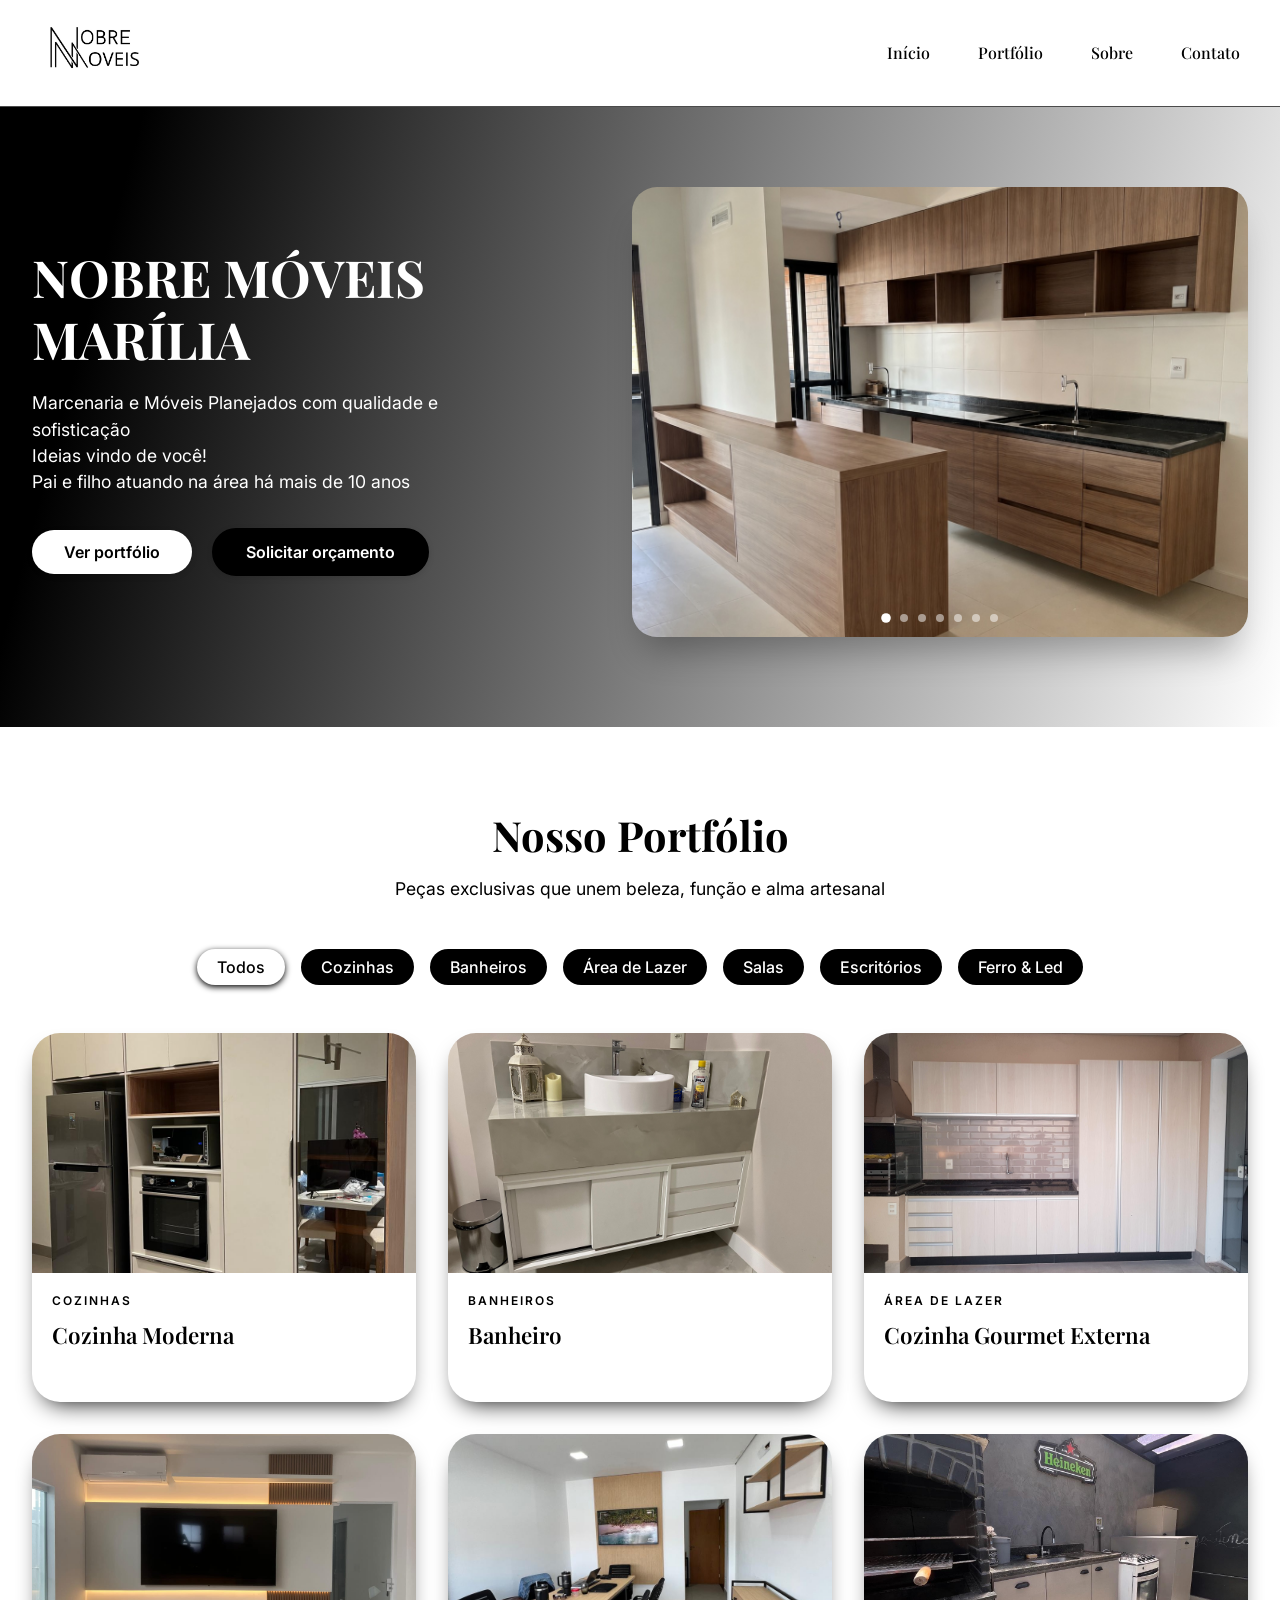
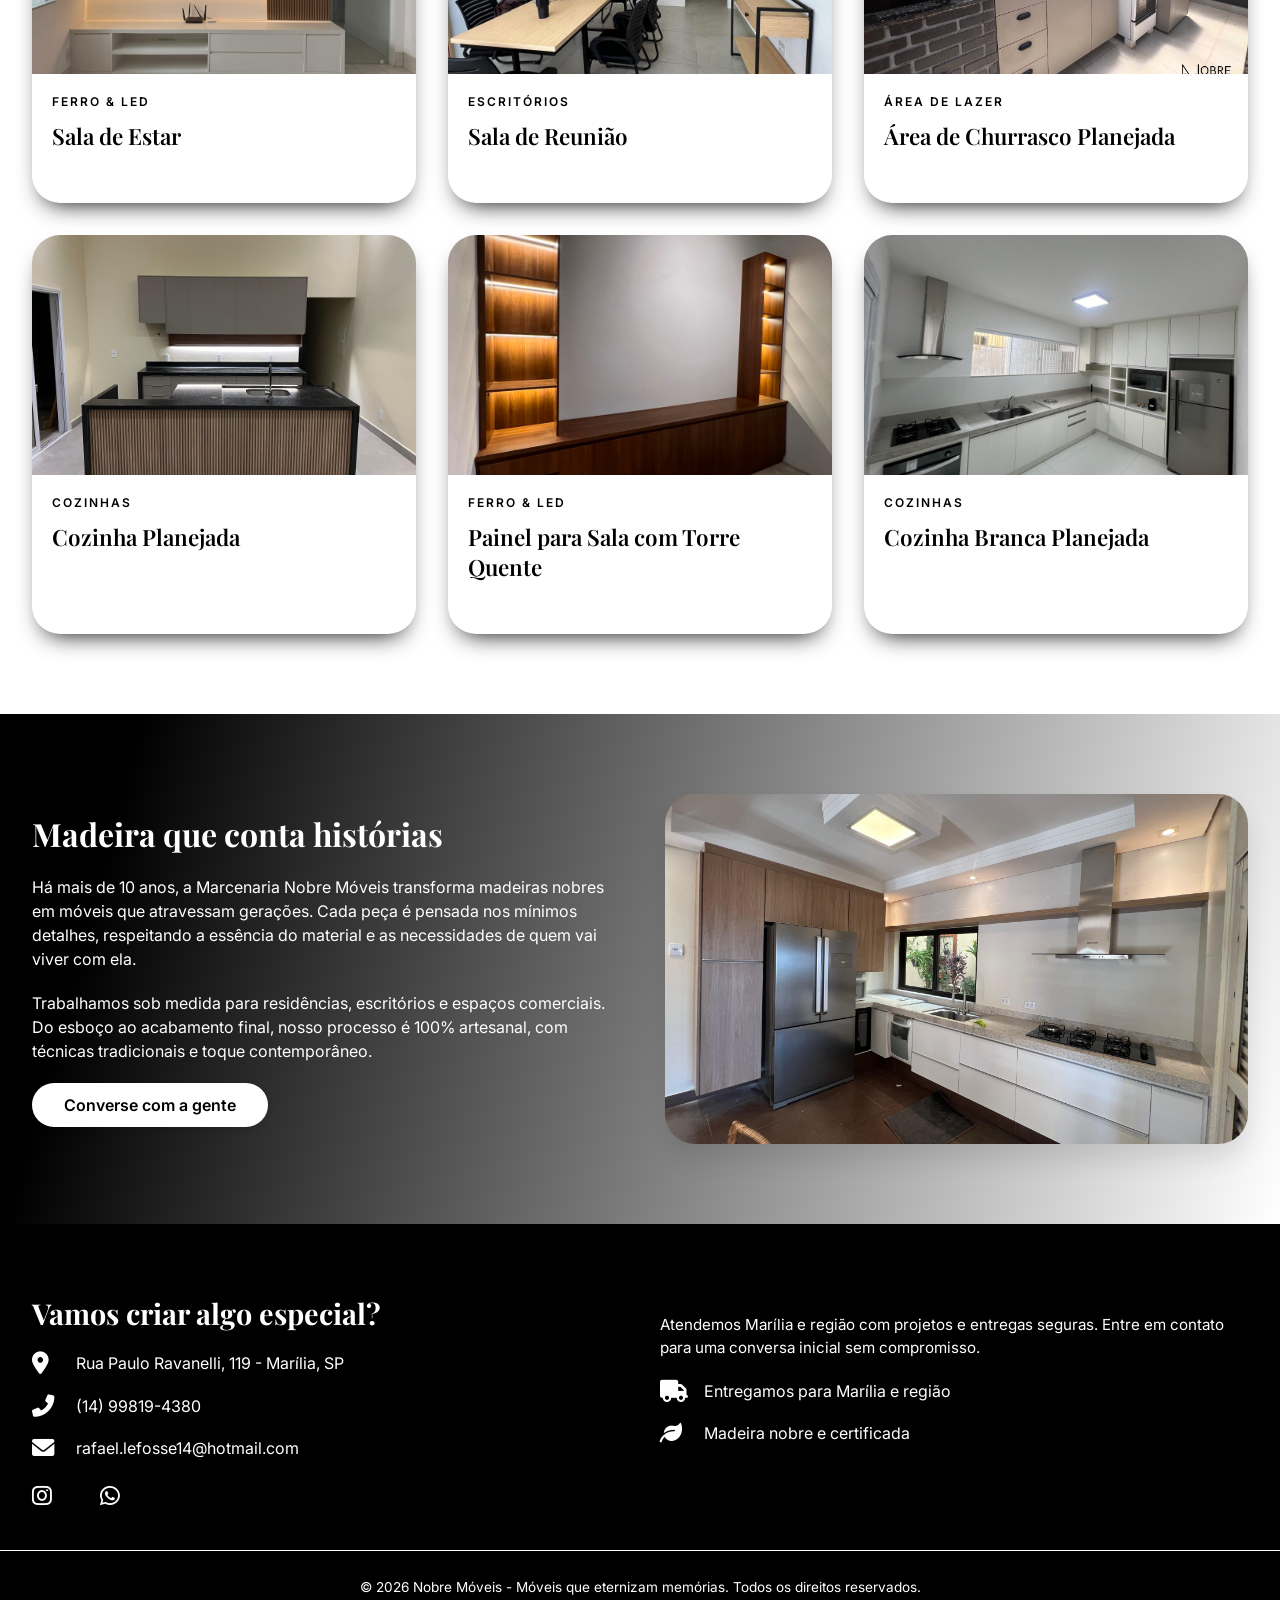
==== index.html @ 8802184c "Primeiro commit - site completo" ====
<!DOCTYPE html>
<html lang="pt-BR">

<head>
    <meta charset="UTF-8">
    <meta name="viewport" content="width=device-width, initial-scale=1.0, user-scalable=yes">
    <title>Nobre Móveis | Marcenaria</title>
    <link
        href="https://fonts.googleapis.com/css2?family=Inter:opsz,wght@14..32,300;14..32,400;14..32,500;14..32,600;14..32,700&family=Playfair+Display:ital,wght@0,400;0,500;0,600;1,400&display=swap"
        rel="stylesheet">
    <link rel="stylesheet" href="https://cdnjs.cloudflare.com/ajax/libs/font-awesome/6.0.0-beta3/css/all.min.css">
    <link rel="stylesheet" href="style.css">
</head>

<body>

    <header>
        <div class="container nav-bar">
            <div class="logo"> <img src="./logo.jpeg" alt="logo"></span></div>
            <div class="menu-toggle" id="mobile-menu">
                <i class="fas fa-bars"></i>
            </div>
            <ul class="nav-links" id="nav-links">
                <li><a href="#home">Início</a></li>
                <li><a href="#portfolio">Portfólio</a></li>
                <li><a href="#sobre">Sobre</a></li>
                <li><a href="#contato">Contato</a></li>
            </ul>
        </div>
    </header>

    <section id="home" class="hero">
        <div class="container hero-grid">
            <div class="hero-text">
                <h1 class="hero-title">NOBRE MÓVEIS <br> MARÍLIA</h1>
                <p class="hero-desc">Marcenaria e Móveis Planejados com qualidade e sofisticação <br> Ideias vindo de
                    você! <br> Pai e filho atuando na área há mais de 10 anos</p>
                <div>
                    <a href="#portfolio" class="btn">Ver portfólio</a>
                    <a href="#contato" class="btn btn-outline">Solicitar orçamento</a>
                </div>
            </div>
            <div class="hero-img">
                <img id="heroFoto" src="Fotos/home.jpeg" alt="Nobre Móveis">
                <div class="hero-dots" id="heroDots"></div>
            </div>
        </div>
    </section>

    <section id="portfolio" class="portfolio">
        <div class="container">
            <h2 class="section-title">Nosso Portfólio</h2>
            <p class="section-sub">Peças exclusivas que unem beleza, função e alma artesanal</p>

            <div class="filter-buttons">
                <button class="filter-btn active" data-filter="all">Todos</button>
                <button class="filter-btn" data-filter="cozinha">Cozinhas</button>
                <button class="filter-btn" data-filter="banheiro">Banheiros</button>
                <button class="filter-btn" data-filter="area">Área de Lazer</button>
                <button class="filter-btn" data-filter="sala">Salas</button>
                <button class="filter-btn" data-filter="escritorio">Escritórios</button>
                <button class="filter-btn" data-filter="ferro">Ferro & Led</button>
            </div>

            <div class="gallery" id="gallery-container">
            </div>
        </div>
    </section>

    <section id="sobre" class="about">
        <div class="container about-grid">
            <div class="about-text">
                <h3>Madeira que conta histórias</h3>
                <p>Há mais de 10 anos, a Marcenaria Nobre Móveis transforma madeiras nobres em móveis que atravessam
                    gerações. Cada peça é pensada nos mínimos detalhes, respeitando a essência do material e as
                    necessidades de quem vai viver com ela.</p>
                <p>Trabalhamos sob medida para residências, escritórios e espaços comerciais. Do esboço ao acabamento
                    final, nosso processo é 100% artesanal, com técnicas tradicionais e toque contemporâneo.</p>
                <a href="#contato" class="btn" style="background:#ffffff;">Converse com a gente</a>
            </div>
            <div class="about-img"></div>
        </div>
    </section>

    <footer id="contato" class="contact">
        <div class="container contact-grid">
            <div class="contact-info">
                <h3 style="font-size: 1.8rem; margin-bottom: 20px;">Vamos criar algo especial?</h3>
                <p><i class="fas fa-map-marker-alt"></i> Rua Paulo Ravanelli, 119 - Marília, SP</p>
                <p><i class="fas fa-phone-alt"></i> (14) 99819-4380</p>
                <p><i class="fas fa-envelope"></i> rafael.lefosse14@hotmail.com</p>
                <div class="social-links">
                    <a href="https://www.instagram.com/nobremoveismarilia/"><i class="fab fa-instagram"></i></a>
                    <a href="https://wa.me/5514998194380"><i class="fab fa-whatsapp"></i></a>
                </div>
            </div>
            <div class="contact-info">
                <p style="font-size: 0.95rem; line-height: 1.5;">Atendemos Marília e região com projetos e entregas
                    seguras. Entre em contato para uma conversa inicial sem compromisso.</p>
                <p style="margin-top: 20px;"><i class="fas fa-truck"></i> Entregamos para Marília e região</p>
                <p><i class="fas fa-leaf"></i> Madeira nobre e certificada</p>
            </div>
        </div>
        <div class="copyright container">
            <p>&copy; 2026 Nobre Móveis - Móveis que eternizam memórias. Todos os direitos reservados.</p>
        </div>
    </footer>

    <script src="script.js"></script>
</body>

</html>
---- style.css ----
* {
    margin: 0;
    padding: 0;
    box-sizing: border-box;
}

body {
    font-family: 'Inter', sans-serif;
    background-color: #ffffff;
    color: #000000;
    scroll-behavior: smooth;
}

.logo img{
    width: 120px;
    height: auto;
}

h1, h2, h3, h4, .logo, .nav-links a, .hero-title, .section-title {
    font-family: 'Playfair Display', serif;
}

.container {
    max-width: 1280px;
    margin: 0 auto;
    padding: 0 32px;
}

header {
    background: #ffffff;
    backdrop-filter: blur(12px);
    position: sticky;
    top: 0;
    z-index: 100;
    padding: 16px 0;
    border-bottom: 1px solid #4b4b4b;
}

.nav-bar {
    display: flex;
    justify-content: space-between;
    align-items: center;
    flex-wrap: wrap;
}

.logo {
    font-size: 1.9rem;
    font-weight: 600;
    letter-spacing: -0.5px;
    color: #000000;
}

.logo span {
    color: #000000;
    font-weight: 700;
}

.nav-links {
    display: flex;
    gap: 2rem;
    list-style: none;
}

.nav-links a {
    text-decoration: none;
    color: #000000;
    font-weight: 500;
    transition: 0.2s ease;
    font-size: 1rem;
    cursor: pointer;
    padding: 0.2rem 0.5rem;
}

.nav-links a:hover {
    color: #4b4b4b;
    }

.menu-toggle {
    display: none;
    font-size: 1.8rem;
    color: #ffffff;
    cursor: pointer;
}

.hero {
    background: linear-gradient(105deg, #000000 0%, #000000 10%, #ffffff 100%);
    color: #ffffff;
    padding: 80px 0 90px;
}

.hero-grid {
    display: flex;
    align-items: center;
    justify-content: space-between;
    gap: 40px;
    flex-wrap: wrap;
}

.hero-text {
    flex: 1;
}

.hero-title {
    font-size: 3.2rem;
    line-height: 1.2;
    margin-bottom: 20px;
}

.hero-title i {
    color: #000000;
    font-style: normal;
}

.hero-desc {
    font-size: 1.1rem;
    line-height: 1.5;
    color: #ffffff;
    margin-bottom: 32px;
    max-width: 500px;
}

.btn {
    display: inline-block;
    background-color: #ffffff;
    color: #000000;
    padding: 12px 32px;
    border-radius: 40px;
    text-decoration: none;
    font-weight: 600;
    transition: 0.25s;
    box-shadow: 0 2px 6px rgba(0,0,0,0.1);
}

.btn-outline {
    background: black;
    border: 2px solid #000000;
    color: #ffffff;
    margin-left: 16px;
}

.btn:hover {
    background-color: #ffffff;
    transform: translateY(-3px);
    color: #000000;
    
}

.btn-outline:hover {
    background: #000000;
    color: #ffffff;
}

.hero-img {
    flex: 1.1;
    height: 450px;
    border-radius: 25px;
    overflow: hidden;
    box-shadow: 0 25px 35px -12px rgba(0,0,0,0.3);
}

.hero-img img {
    width: 100%;
    height: 100%;
    object-fit: cover;
    display: block;
}

.hero-img{
    position: relative;
}

.hero-dots{
    position: absolute;
    bottom: 15px;
    left: 50%;
    transform: translateX(-50%);
    display: flex;
    gap: 10px;
}

.hero-dot{
    width: 8px;
    height: 8px;
    border-radius: 50%;
    background: rgba(255,255,255,.5);
    cursor: pointer;
    transition: .3s;
}

.hero-dot.active{
    background: white;
    transform: scale(1.2);
}

.portfolio {
    padding: 80px 0;
    background: #ffffff;
}

.section-title {
    text-align: center;
    font-size: 2.6rem;
    margin-bottom: 16px;
    color: #000000;
}

.section-sub {
    text-align: center;
    color: #000000;
    margin-bottom: 50px;
    font-size: 1.1rem;
}

.filter-buttons {
    display: flex;
    justify-content: center;
    gap: 16px;
    flex-wrap: wrap;
    margin-bottom: 48px;
}

.filter-btn {
    background: none;
    border: none;
    font-size: 1rem;
    font-weight: 500;
    padding: 8px 20px;
    border-radius: 30px;
    cursor: pointer;
    background: #000000;
    color: #ffffff;
    transition: 0.2s;
    font-family: 'Inter', sans-serif;
}

.filter-btn.active,
.filter-btn:hover {
    background: hsl(0, 0%, 100%);
    color: #000000;
    box-shadow: 0 2px 6px rgb(0, 0, 0);
}

.gallery {
    display: grid;
    grid-template-columns: repeat(auto-fill, minmax(320px, 1fr));
    gap: 32px;
}

.card {
    background: rgb(255, 255, 255);
    border-radius: 28px;
    overflow: hidden;
    box-shadow: 0 12px 24px -12px rgb(0, 0, 0);
    transition: all 0.3s ease;
    cursor: pointer;
}

.card:hover {
    transform: translateY(-6px);
    box-shadow: 0 25px 30px -12px rgb(0, 0, 0);
}

.card-img {
    width: 100%;
    height: 240px;
    object-fit: cover;
    background-color: #000000;
    display: block;
}

.card-content {
    padding: 20px 20px 24px;
}

.card-category {
    font-size: 0.75rem;
    text-transform: uppercase;
    letter-spacing: 2px;
    color: #000000;
    font-weight: 600;
}

.card-title {
    font-size: 1.4rem;
    margin: 12px 0 8px;
    font-weight: 600;
}

.card-desc {
    color: #ffffff;
    font-size: 0.9rem;
    line-height: 1.4;
}

.about {
    background: linear-gradient(105deg, #000000 0%, #000000 10%, #ffffff 100%);
    color: #ffffff;
    padding: 80px 0;
}

.about-grid {
    display: flex;
    gap: 50px;
    align-items: center;
    flex-wrap: wrap;
}

.about-text {
    flex: 1;
}

.about-text h3 {
    font-size: 2rem;
    margin-bottom: 20px;
}

.about-text p {
    margin-bottom: 20px;
    line-height: 1.5;
    color: #ffffff;
}

.about-img {
    flex: 1;
    background: url('Fotos/sobre.jpeg') no-repeat center center/cover;
    border-radius: 30px;
    min-height: 350px;
    box-shadow: 0 15px 25px rgba(0,0,0,0.1);
}

.contact {
    padding: 70px 0 40px;
    background: #000000;
    color: #ffffff;
}

.contact-grid {
    display: flex;
    flex-wrap: wrap;
    gap: 40px;
    justify-content: space-between;
}

.contact-info {
    flex: 1;
}

.contact-info i {
    color: #ffffff;
    width: 32px;
    font-size: 1.4rem;
    margin-right: 12px;
}

.contact-info p {
    margin: 20px 0;
    display: flex;
    align-items: center;
}

.social-links a {
    color: #ffffff;
    font-size: 1.6rem;
    margin-right: 20px;
    transition: 0.2s;
}

.social-links a:hover {
    color: #000000;
}

.copyright {
    text-align: center;
    padding: 28px 0 20px;
    border-top: 1px solid #ffffff;
    margin-top: 40px;
    font-size: 0.85rem;
    color: #ffffff;
}

@media (max-width: 900px) {
    .hero-title {
        font-size: 2.4rem;
    }
    .nav-links {
        position: fixed;
        top: 70px;
        left: -100%;
        background: #000000f2;
        backdrop-filter: blur(16px);
        width: 70%;
        height: calc(100vh - 70px);
        flex-direction: column;
        align-items: center;
        justify-content: center;
        gap: 2rem;
        transition: 0.3s ease;
        border-radius: 0 20px 20px 0;
        z-index: 99;
    }
    .nav-links.active {
        left: 0;
    }
    .menu-toggle {
        display: block;
    }
    .btn-outline {
        margin-left: 0;
        margin-top: 12px;
    }
    .hero-grid .btn {
        display: inline-block;
        margin-bottom: 10px;
    }
}

@media (max-width: 600px) {
    .container {
        padding: 0 20px;
    }
    .gallery {
        grid-template-columns: 1fr;
    }
    .hero-img, .about-img {
        min-height: 220px;
    }
    .section-title {
        font-size: 2rem;
    }
}
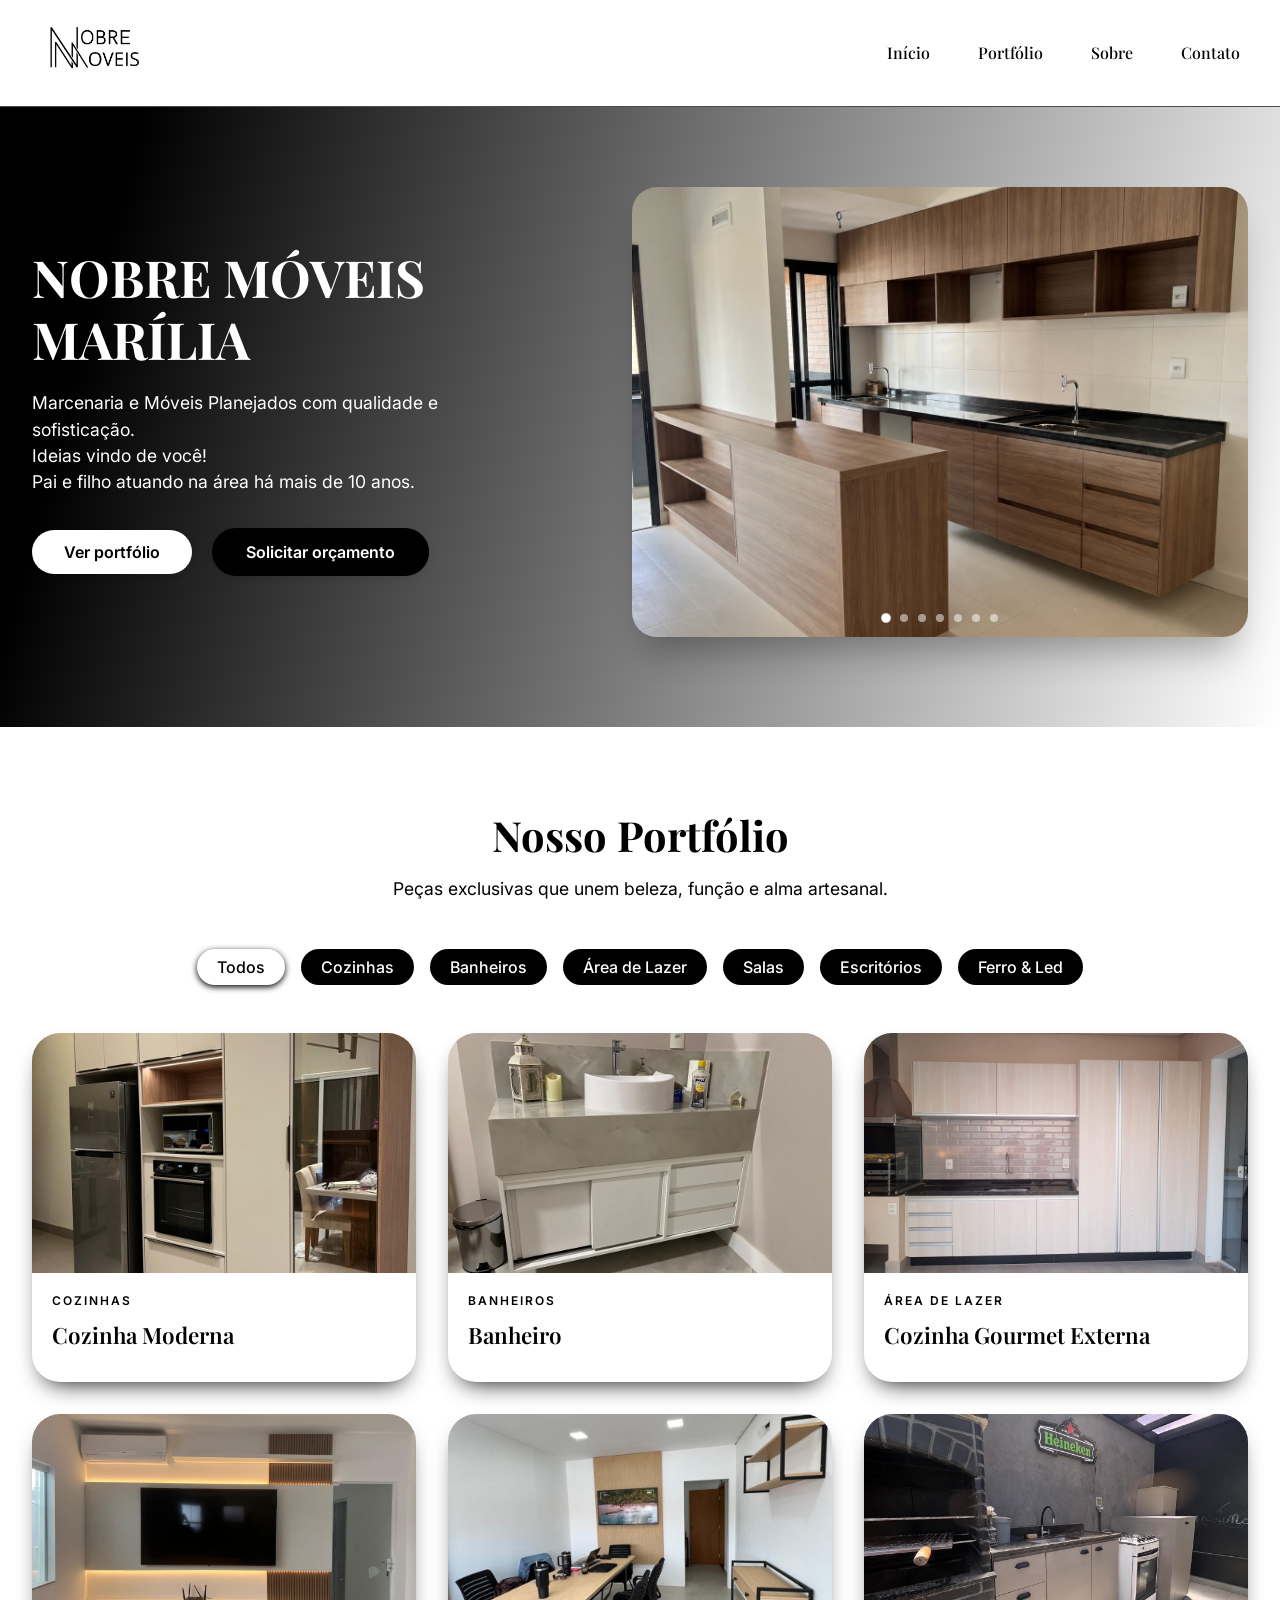
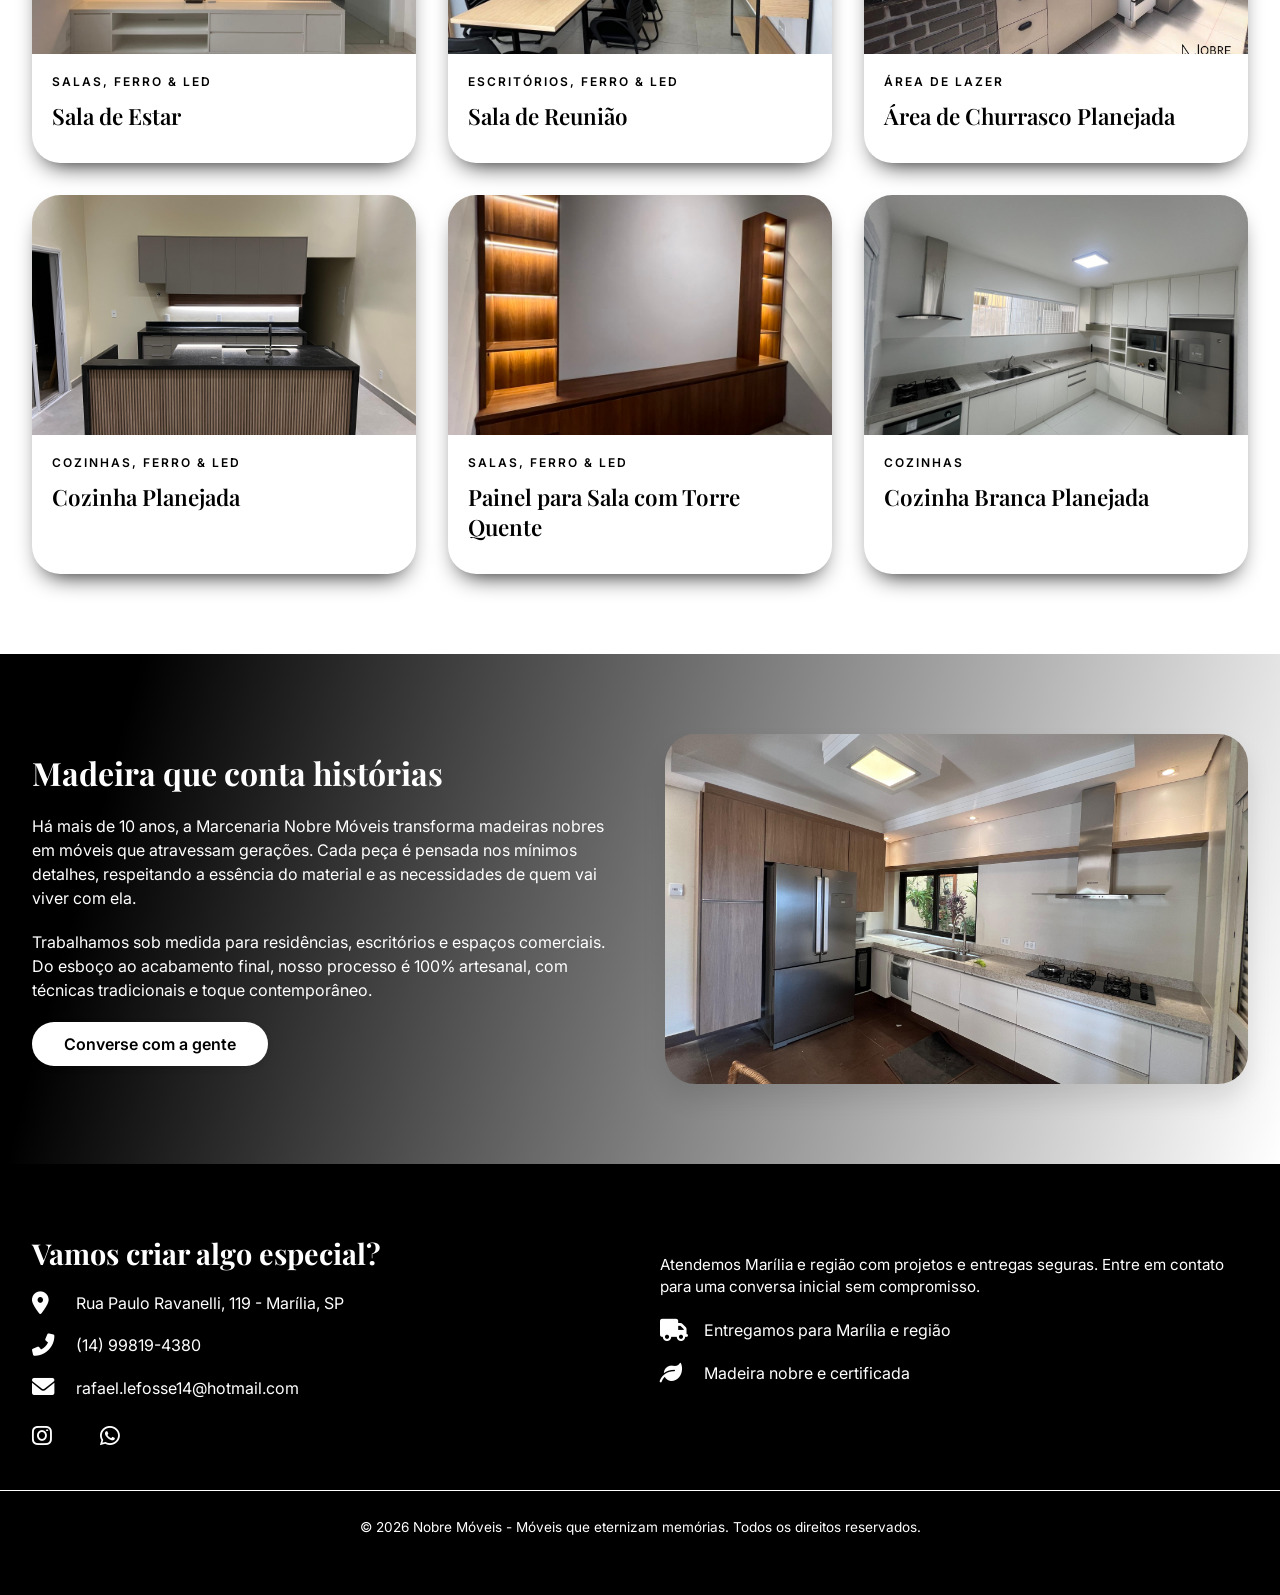
==== commit 81abd855: "Atualiza fotos, index, script e style do projeto" ====
--- a/index.html
+++ b/index.html
@@ -5,6 +5,7 @@
     <meta charset="UTF-8">
     <meta name="viewport" content="width=device-width, initial-scale=1.0, user-scalable=yes">
     <title>Nobre Móveis | Marcenaria</title>
+    <link rel="icon" href="./icone.jpeg" type="image/x-icon">
     <link
         href="https://fonts.googleapis.com/css2?family=Inter:opsz,wght@14..32,300;14..32,400;14..32,500;14..32,600;14..32,700&family=Playfair+Display:ital,wght@0,400;0,500;0,600;1,400&display=swap"
         rel="stylesheet">
@@ -33,8 +34,8 @@
         <div class="container hero-grid">
             <div class="hero-text">
                 <h1 class="hero-title">NOBRE MÓVEIS <br> MARÍLIA</h1>
-                <p class="hero-desc">Marcenaria e Móveis Planejados com qualidade e sofisticação <br> Ideias vindo de
-                    você! <br> Pai e filho atuando na área há mais de 10 anos</p>
+                <p class="hero-desc">Marcenaria e Móveis Planejados com qualidade e sofisticação. <br> Ideias vindo de
+                    você! <br> Pai e filho atuando na área há mais de 10 anos.</p>
                 <div>
                     <a href="#portfolio" class="btn">Ver portfólio</a>
                     <a href="#contato" class="btn btn-outline">Solicitar orçamento</a>
@@ -50,7 +51,7 @@
     <section id="portfolio" class="portfolio">
         <div class="container">
             <h2 class="section-title">Nosso Portfólio</h2>
-            <p class="section-sub">Peças exclusivas que unem beleza, função e alma artesanal</p>
+            <p class="section-sub">Peças exclusivas que unem beleza, função e alma artesanal.</p>
 
             <div class="filter-buttons">
                 <button class="filter-btn active" data-filter="all">Todos</button>
--- a/style.css
+++ b/style.css
@@ -256,7 +256,7 @@
 }
 
 .card:hover {
-    transform: translateY(-6px);
+    transform: translateY(-6px) scale(1.1);
     box-shadow: 0 25px 30px -12px rgb(0, 0, 0);
 }
 
@@ -419,6 +419,7 @@
         padding: 0 20px;
     }
     .gallery {
+        flex-direction: column;
         grid-template-columns: 1fr;
     }
     .hero-img, .about-img {
@@ -427,4 +428,80 @@
     .section-title {
         font-size: 2rem;
     }
+}
+
+.card-image-container {
+    position: relative;
+    width: 100%;
+}
+
+/* SETINHAS */
+.card-arrow {
+    position: absolute;
+    top: 50%;
+    transform: translateY(-50%);
+    background: rgba(0, 0, 0, 0.5);
+    color: white;
+    border: none;
+    border-radius: 50%;
+    width: 35px;
+    height: 35px;
+    cursor: pointer;
+    font-size: 18px;
+    z-index: 2;
+
+    opacity: 0;
+    transition: opacity 0.3s ease;
+}
+
+.card-arrow-prev {
+    left: 10px;
+}
+
+.card-arrow-next {
+    right: 10px;
+}
+
+
+/* BOLINHAS */
+.card-dots {
+    position: absolute;
+    bottom: 10px;
+    left: 50%;
+    transform: translateX(-50%);
+    display: flex;
+    gap: 6px;
+    z-index: 2;
+
+    opacity: 0;
+    transition: opacity 0.3s ease;
+}
+
+
+/* MOSTRA SETINHAS E BOLINHAS AO PASSAR O MOUSE */
+.card-image-container:hover .card-arrow,
+.card-image-container:hover .card-dots {
+    opacity: 1;
+}
+
+
+/* EFEITO AO PASSAR NA SETINHA */
+.card-arrow:hover {
+    background: rgba(0, 0, 0, 0.8);
+}
+
+
+/* BOLINHAS */
+.card-dot {
+    width: 8px;
+    height: 8px;
+    background: white;
+    border-radius: 50%;
+    cursor: pointer;
+    opacity: 0.6;
+}
+
+.card-dot.active {
+    opacity: 1;
+    transform: scale(1.2);
 }
